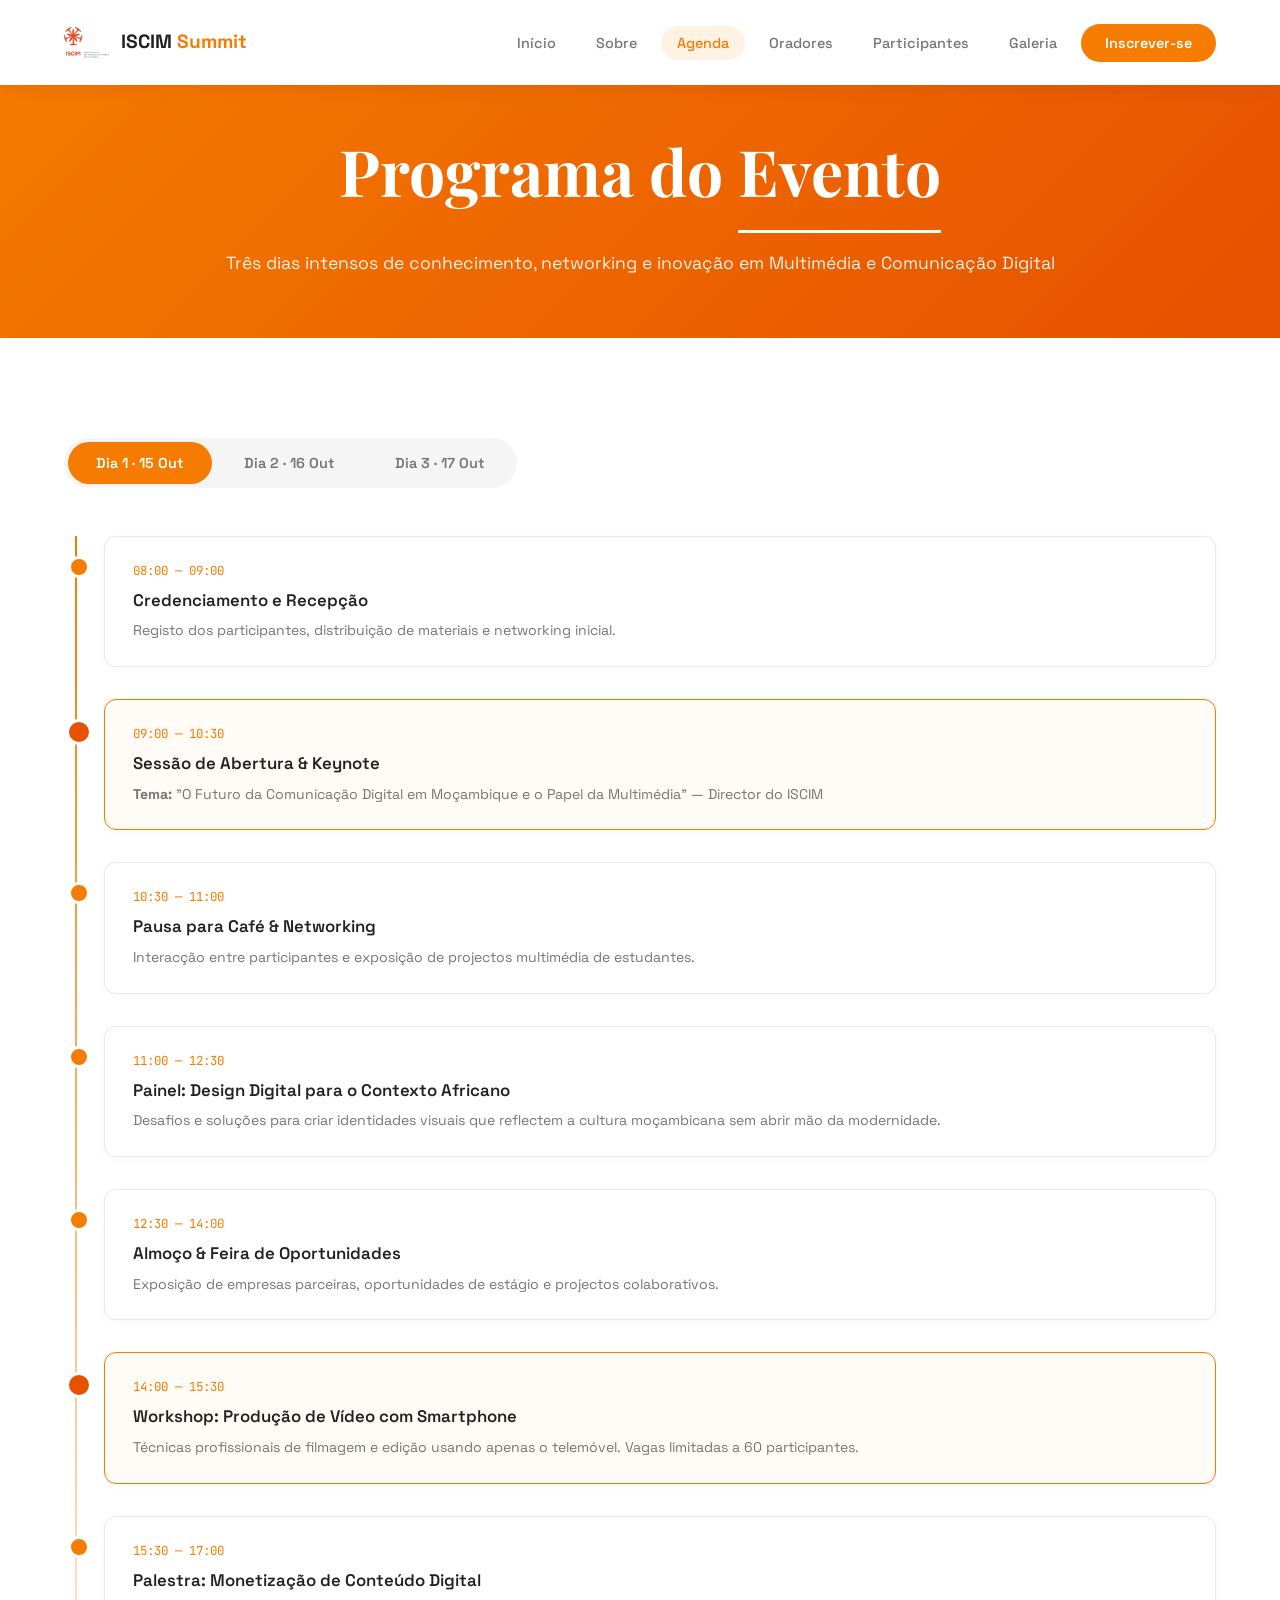
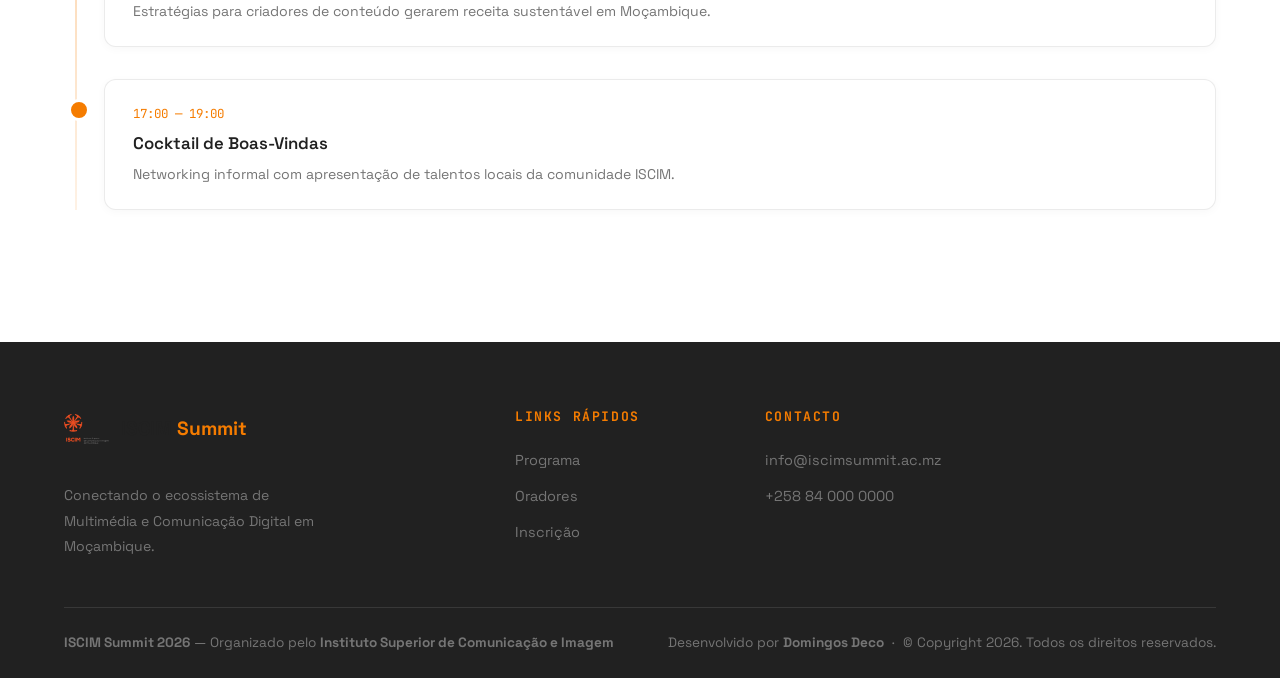
==== agenda.html @ 7bc10220 "Add files via upload Site completo do ISCIM Summit 2026" ====
<!DOCTYPE html>
<html lang="pt">
<head>
  <meta charset="UTF-8" />
  <meta name="viewport" content="width=device-width, initial-scale=1.0" />
  <title>Programa | ISCIM Summit 2026</title>
  <link rel="icon" href="data:image/svg+xml,<svg xmlns='http://www.w3.org/2000/svg' viewBox='0 0 100 100'><rect width='100' height='100' rx='16' fill='%23F57C00'/><text y='.9em' font-size='72' font-family='serif' font-weight='900' fill='white' x='10'>I</text></svg>">
  <link href="https://fonts.googleapis.com/css2?family=Space+Grotesk:wght@300;400;500;600;700&family=Playfair+Display:wght@700;900&family=JetBrains+Mono:wght@400;500&display=swap" rel="stylesheet">
  <link rel="stylesheet" href="https://cdnjs.cloudflare.com/ajax/libs/font-awesome/6.5.0/css/all.min.css">
  <link rel="stylesheet" href="css/style.css">
</head>
<body>

<nav class="navbar">
  <div class="container">
    <div class="nav-inner">
      <a href="index.html" class="nav-logo">
        <div class="logo-icon">
          <img src="img/iscim.png" alt="ISCIM Logo" style="width:100%; height:100%; object-fit:contain;">
        </div>
        <span class="logo-text">ISCIM <span>Summit</span></span>
      </a>
      <ul class="nav-links">
        <li><a href="index.html">Início</a></li>
        <li><a href="sobre.html">Sobre</a></li>
        <li><a href="agenda.html" class="active">Agenda</a></li>
        <li><a href="oradores.html">Oradores</a></li>
        <li><a href="participantes.html">Participantes</a></li>
        <li><a href="galeria.html">Galeria</a></li>
        <li><a href="contacto.html" class="nav-cta">Inscrever-se</a></li>
      </ul>
      <div class="hamburger" aria-label="Menu" role="button" tabindex="0">
        <span></span><span></span><span></span>
      </div>
    </div>
  </div>
</nav>

<section class="section page-header">
  <div class="container">
    <h1 class="page-title">Programa do <span>Evento</span></h1>
    <p class="page-desc">Três dias intensos de conhecimento, networking e inovação em Multimédia e Comunicação Digital</p>
  </div>
</section>

<section class="section agenda-page">
  <div class="container">
    <div class="agenda-tabs">
      <button class="tab-btn active" data-tab="dia1">Dia 1 · 15 Out</button>
      <button class="tab-btn" data-tab="dia2">Dia 2 · 16 Out</button>
      <button class="tab-btn" data-tab="dia3">Dia 3 · 17 Out</button>
    </div>

    <div id="dia1" class="tab-content active">
      <div class="timeline">
        <div class="timeline-item">
          <div class="timeline-dot"></div>
          <div class="timeline-card">
            <div class="timeline-time">08:00 — 09:00</div>
            <h4>Credenciamento e Recepção</h4>
            <p>Registo dos participantes, distribuição de materiais e networking inicial.</p>
          </div>
        </div>
        <div class="timeline-item">
          <div class="timeline-dot featured"></div>
          <div class="timeline-card featured">
            <div class="timeline-time">09:00 — 10:30</div>
            <h4>Sessão de Abertura & Keynote</h4>
            <p><strong>Tema:</strong> "O Futuro da Comunicação Digital em Moçambique e o Papel da Multimédia" — Director do ISCIM</p>
          </div>
        </div>
        <div class="timeline-item">
          <div class="timeline-dot"></div>
          <div class="timeline-card">
            <div class="timeline-time">10:30 — 11:00</div>
            <h4>Pausa para Café & Networking</h4>
            <p>Interacção entre participantes e exposição de projectos multimédia de estudantes.</p>
          </div>
        </div>
        <div class="timeline-item">
          <div class="timeline-dot"></div>
          <div class="timeline-card">
            <div class="timeline-time">11:00 — 12:30</div>
            <h4>Painel: Design Digital para o Contexto Africano</h4>
            <p>Desafios e soluções para criar identidades visuais que reflectem a cultura moçambicana sem abrir mão da modernidade.</p>
          </div>
        </div>
        <div class="timeline-item">
          <div class="timeline-dot"></div>
          <div class="timeline-card">
            <div class="timeline-time">12:30 — 14:00</div>
            <h4>Almoço & Feira de Oportunidades</h4>
            <p>Exposição de empresas parceiras, oportunidades de estágio e projectos colaborativos.</p>
          </div>
        </div>
        <div class="timeline-item">
          <div class="timeline-dot featured"></div>
          <div class="timeline-card featured">
            <div class="timeline-time">14:00 — 15:30</div>
            <h4>Workshop: Produção de Vídeo com Smartphone</h4>
            <p>Técnicas profissionais de filmagem e edição usando apenas o telemóvel. Vagas limitadas a 60 participantes.</p>
          </div>
        </div>
        <div class="timeline-item">
          <div class="timeline-dot"></div>
          <div class="timeline-card">
            <div class="timeline-time">15:30 — 17:00</div>
            <h4>Palestra: Monetização de Conteúdo Digital</h4>
            <p>Estratégias para criadores de conteúdo gerarem receita sustentável em Moçambique.</p>
          </div>
        </div>
        <div class="timeline-item">
          <div class="timeline-dot"></div>
          <div class="timeline-card">
            <div class="timeline-time">17:00 — 19:00</div>
            <h4>Cocktail de Boas-Vindas</h4>
            <p>Networking informal com apresentação de talentos locais da comunidade ISCIM.</p>
          </div>
        </div>
      </div>
    </div>

    <div id="dia2" class="tab-content">
      <div class="timeline">
        <div class="timeline-item">
          <div class="timeline-dot"></div>
          <div class="timeline-card">
            <div class="timeline-time">08:30 — 09:00</div>
            <h4>Abertura do Segundo Dia</h4>
            <p>Recapitulação do Dia 1 e apresentação da agenda do dia.</p>
          </div>
        </div>
        <div class="timeline-item">
          <div class="timeline-dot featured"></div>
          <div class="timeline-card featured">
            <div class="timeline-time">09:00 — 10:30</div>
            <h4>Keynote: Inteligência Artificial na Criação de Conteúdo</h4>
            <p>Como a IA está a transformar o trabalho de designers, jornalistas e produtores audiovisuais.</p>
          </div>
        </div>
        <div class="timeline-item">
          <div class="timeline-dot"></div>
          <div class="timeline-card">
            <div class="timeline-time">10:30 — 12:00</div>
            <h4>Workshop: UI/UX Design com Figma</h4>
            <p>Prototipagem rápida e testes de usabilidade aplicados a produtos digitais moçambicanos.</p>
          </div>
        </div>
        <div class="timeline-item">
          <div class="timeline-dot"></div>
          <div class="timeline-card">
            <div class="timeline-time">12:00 — 13:30</div>
            <h4>Almoço</h4>
            <p>Networking e visita à exposição de trabalhos de estudantes do ISCIM.</p>
          </div>
        </div>
        <div class="timeline-item">
          <div class="timeline-dot featured"></div>
          <div class="timeline-card featured">
            <div class="timeline-time">13:30 — 15:30</div>
            <h4>Mesa Redonda: Jornalismo Digital no Século XXI</h4>
            <p>Fact-checking, jornalismo de dados e combate à desinformação em Moçambique.</p>
          </div>
        </div>
        <div class="timeline-item">
          <div class="timeline-dot"></div>
          <div class="timeline-card">
            <div class="timeline-time">15:30 — 17:00</div>
            <h4>Palestra: Podcasting como Ferramenta de Comunicação</h4>
            <p>Casos de sucesso de podcasts moçambicanos e estratégias de crescimento de audiência.</p>
          </div>
        </div>
        <div class="timeline-item">
          <div class="timeline-dot"></div>
          <div class="timeline-card">
            <div class="timeline-time">17:00 — 18:00</div>
            <h4>Pitch Session: Projectos Criativos</h4>
            <p>Estudantes do ISCIM apresentam os seus projectos multimédia para painel de especialistas.</p>
          </div>
        </div>
      </div>
    </div>

    <div id="dia3" class="tab-content">
      <div class="timeline">
        <div class="timeline-item">
          <div class="timeline-dot"></div>
          <div class="timeline-card">
            <div class="timeline-time">08:30 — 10:00</div>
            <h4>Workshop: Edição de Áudio com Audacity</h4>
            <p>Técnicas de masterização, remoção de ruído e produção de podcasts profissionais.</p>
          </div>
        </div>
        <div class="timeline-item">
          <div class="timeline-dot featured"></div>
          <div class="timeline-card featured">
            <div class="timeline-time">10:00 — 12:00</div>
            <h4>Painel Internacional: Multimédia Africana no Mundo</h4>
            <p>Perspectivas de profissionais da SADC sobre a exportação de conteúdo multimédia africano.</p>
          </div>
        </div>
        <div class="timeline-item">
          <div class="timeline-dot"></div>
          <div class="timeline-card">
            <div class="timeline-time">12:00 — 13:30</div>
            <h4>Almoço Final & Sessão de Autógrafos</h4>
            <p>Sessão de autógrafos com os oradores e networking final.</p>
          </div>
        </div>
        <div class="timeline-item">
          <div class="timeline-dot"></div>
          <div class="timeline-card">
            <div class="timeline-time">13:30 — 15:00</div>
            <h4>Hackathon Criativo — Apresentação de Resultados</h4>
            <p>As equipas apresentam os projectos desenvolvidos ao longo dos 3 dias do Summit.</p>
          </div>
        </div>
        <div class="timeline-item">
          <div class="timeline-dot featured"></div>
          <div class="timeline-card featured">
            <div class="timeline-time">15:00 — 17:00</div>
            <h4>Cerimónia de Encerramento & Prémios ISCIM</h4>
            <p>Entrega dos Prémios de Excelência em Multimédia nas categorias: Melhor Produtor, Melhor Designer, Melhor Jornalista Digital e Melhor Projecto Académico.</p>
          </div>
        </div>
        <div class="timeline-item">
          <div class="timeline-dot"></div>
          <div class="timeline-card">
            <div class="timeline-time">17:00 — 19:00</div>
            <h4>Festa de Encerramento</h4>
            <p>Celebração com música ao vivo e exibição de produções audiovisuais dos participantes.</p>
          </div>
        </div>
      </div>
    </div>
  </div>
</section>

<footer>
  <div class="container">
    <div class="footer-grid">
      <div class="footer-brand">
        <a href="index.html" class="nav-logo" style="margin-bottom:16px;display:inline-flex;">
          <div class="logo-icon">
            <img src="img/iscim.png" alt="ISCIM Logo" style="width:100%; height:100%; object-fit:contain;">
          </div>
          <span class="logo-text" style="font-size:1.2rem;">ISCIM <span>Summit</span></span>
        </a>
        <p>Conectando o ecossistema de Multimédia e Comunicação Digital em Moçambique.</p>
      </div>
      <div class="footer-col">
        <h5>Links Rápidos</h5>
        <ul>
          <li><a href="agenda.html">Programa</a></li>
          <li><a href="oradores.html">Oradores</a></li>
          <li><a href="contacto.html">Inscrição</a></li>
        </ul>
      </div>
      <div class="footer-col">
        <h5>Contacto</h5>
        <ul>
          <li><a href="mailto:info@iscimsummit.ac.mz">info@iscimsummit.ac.mz</a></li>
          <li><a href="tel:+258840000000">+258 84 000 0000</a></li>
        </ul>
      </div>
    </div>
    <div class="footer-bottom">
      <p><strong>ISCIM Summit 2026</strong> — Organizado pelo <strong>Instituto Superior de Comunicação e Imagem</strong></p>
      <p>Desenvolvido por <strong>Domingos Deco</strong> &nbsp;·&nbsp; © Copyright 2026. Todos os direitos reservados.</p>
    </div>
  </div>
</footer>

</body>
</html>
---- css/style.css ----
:root {
  --laranja: #F57C00;
  --laranja-escuro: #E65100;
  --laranja-claro: #FF9800;
  --branco: #FFFFFF;
  --cinza-claro: #F5F5F5;
  --cinza: #9E9E9E;
  --cinza-escuro: #424242;
  --preto: #212121;
  --preto-suave: #2C2C2C;
  --texto-muted: #757575;
  --fonte-display: 'Playfair Display', serif;
  --fonte-body: 'Space Grotesk', sans-serif;
  --fonte-mono: 'JetBrains Mono', monospace;
  --radius: 4px;
  --transition: 0.3s cubic-bezier(0.4, 0, 0.2, 1);
}

*,
*::before,
*::after {
  box-sizing: border-box;
  margin: 0;
  padding: 0;
}

html {
  scroll-behavior: smooth;
  font-size: 16px;
}

body {
  font-family: var(--fonte-body);
  background: var(--branco);
  color: var(--preto);
  line-height: 1.6;
  overflow-x: hidden;
}

img {
  max-width: 100%;
  display: block;
}

a {
  text-decoration: none;
  color: inherit;
}

ul {
  list-style: none;
}

::-webkit-scrollbar {
  width: 6px;
}

::-webkit-scrollbar-track {
  background: var(--cinza-claro);
}

::-webkit-scrollbar-thumb {
  background: var(--laranja);
  border-radius: 3px;
}

.container {
  max-width: 1200px;
  margin: 0 auto;
  padding: 0 24px;
}

.section {
  padding: 100px 0;
}

.section-label {
  font-family: var(--fonte-mono);
  font-size: 0.75rem;
  color: var(--laranja);
  letter-spacing: 0.2em;
  text-transform: uppercase;
  margin-bottom: 16px;
  display: flex;
  align-items: center;
  gap: 12px;
}

.section-label::before {
  content: '';
  width: 40px;
  height: 2px;
  background: var(--laranja);
}

.section-title {
  font-family: var(--fonte-display);
  font-size: clamp(2rem, 5vw, 3.5rem);
  line-height: 1.2;
  color: var(--preto);
  margin-bottom: 24px;
}

.section-title span {
  color: var(--laranja);
}

.section-desc {
  color: var(--texto-muted);
  max-width: 600px;
  font-size: 1.05rem;
}

.page-header {
  padding: 120px 0 60px 0;
  text-align: center;
  background: linear-gradient(135deg, var(--laranja) 0%, var(--laranja-escuro) 100%);
  color: var(--branco);
}

.page-header .page-title {
  color: var(--branco);
}

.page-header .page-title span {
  color: var(--branco);
  border-bottom: 3px solid var(--branco);
  display: inline-block;
  padding-bottom: 8px;
}

.page-header .page-desc {
  color: rgba(255, 255, 255, 0.9);
}

.page-title {
  font-family: var(--fonte-display);
  font-size: clamp(2.2rem, 6vw, 4rem);
  margin-bottom: 16px;
}

.page-title span {
  color: var(--laranja);
}

.page-desc {
  color: var(--texto-muted);
  font-size: 1.1rem;
}

.btn {
  display: inline-flex;
  align-items: center;
  gap: 8px;
  padding: 14px 32px;
  border-radius: 30px;
  font-family: var(--fonte-body);
  font-weight: 600;
  font-size: 0.95rem;
  cursor: pointer;
  border: none;
  transition: var(--transition);
  letter-spacing: 0.03em;
}

.btn-primary {
  background: var(--laranja);
  color: var(--branco);
}

.btn-primary:hover {
  background: var(--laranja-escuro);
  transform: translateY(-2px);
  box-shadow: 0 8px 24px rgba(245, 124, 0, 0.35);
}

.btn-outline {
  background: transparent;
  color: var(--preto);
  border: 2px solid var(--laranja);
}

.btn-outline:hover {
  background: var(--laranja);
  border-color: var(--laranja);
  color: var(--branco);
}

.btn-full {
  width: 100%;
  justify-content: center;
}

.divider {
  width: 60px;
  height: 3px;
  background: var(--laranja);
  margin: 24px 0;
}

.tag {
  display: inline-block;
  padding: 4px 14px;
  background: rgba(245, 124, 0, 0.1);
  border: 1px solid rgba(245, 124, 0, 0.3);
  color: var(--laranja);
  border-radius: 20px;
  font-size: 0.78rem;
  font-family: var(--fonte-mono);
  letter-spacing: 0.08em;
}

.navbar {
  position: fixed;
  top: 0;
  left: 0;
  right: 0;
  z-index: 1000;
  padding: 20px 0;
  transition: var(--transition);
  background: var(--branco);
  box-shadow: 0 2px 20px rgba(0, 0, 0, 0.08);
}

.navbar.scrolled {
  padding: 14px 0;
  box-shadow: 0 4px 30px rgba(0, 0, 0, 0.1);
}

.nav-inner {
  display: flex;
  align-items: center;
  justify-content: space-between;
}

.nav-logo {
  display: flex;
  align-items: center;
  gap: 12px;
}

.logo-icon {
  width: 45px;
  height: 45px;
}

.logo-icon img {
  width: 100%;
  height: 100%;
  object-fit: contain;
}

.logo-text {
  font-size: 1.2rem;
  font-weight: 700;
  color: var(--preto);
}

.logo-text span {
  color: var(--laranja);
}

.nav-links {
  display: flex;
  align-items: center;
  gap: 8px;
}

.nav-links a {
  padding: 8px 16px;
  font-size: 0.9rem;
  font-weight: 500;
  color: var(--texto-muted);
  border-radius: 30px;
  transition: var(--transition);
}

.nav-links a:hover,
.nav-links a.active {
  color: var(--laranja);
  background: rgba(245, 124, 0, 0.1);
}

.nav-cta {
  padding: 10px 24px !important;
  background: var(--laranja);
  color: var(--branco) !important;
  border-radius: 30px !important;
  font-weight: 600 !important;
}

.nav-cta:hover {
  background: var(--laranja-escuro) !important;
  color: var(--branco) !important;
}

.hamburger {
  display: none;
  flex-direction: column;
  gap: 5px;
  cursor: pointer;
  padding: 4px;
}

.hamburger span {
  width: 24px;
  height: 2px;
  background: var(--preto);
  border-radius: 2px;
  transition: var(--transition);
}

.hero {
  min-height: 100vh;
  display: flex;
  align-items: center;
  position: relative;
  overflow: hidden;
  padding-top: 80px;
  background: linear-gradient(135deg, #FFF8F0 0%, var(--branco) 100%);
}

.hero-bg {
  position: absolute;
  inset: 0;
  background: radial-gradient(ellipse 60% 50% at 70% 50%, rgba(245, 124, 0, 0.08) 0%, transparent 70%),
              radial-gradient(ellipse 40% 60% at 20% 80%, rgba(245, 124, 0, 0.05) 0%, transparent 60%);
}

.hero-grid {
  position: absolute;
  inset: 0;
  background-image: linear-gradient(rgba(0, 0, 0, 0.02) 1px, transparent 1px),
                    linear-gradient(90deg, rgba(0, 0, 0, 0.02) 1px, transparent 1px);
  background-size: 60px 60px;
}

.hero-content {
  position: relative;
  z-index: 2;
  display: grid;
  grid-template-columns: 1fr 1fr;
  gap: 80px;
  align-items: center;
}

.hero-badge {
  display: inline-flex;
  align-items: center;
  gap: 10px;
  background: rgba(245, 124, 0, 0.1);
  border: 1px solid rgba(245, 124, 0, 0.25);
  border-radius: 30px;
  padding: 8px 18px;
  margin-bottom: 28px;
  font-size: 0.82rem;
  font-family: var(--fonte-mono);
  color: var(--laranja);
}

.badge-dot {
  width: 8px;
  height: 8px;
  background: var(--laranja);
  border-radius: 50%;
  animation: pulse 2s infinite;
}

@keyframes pulse {
  0%, 100% {
    opacity: 1;
    transform: scale(1);
  }
  50% {
    opacity: 0.5;
    transform: scale(0.8);
  }
}

.hero-title {
  font-family: var(--fonte-display);
  font-size: clamp(2.8rem, 7vw, 5.5rem);
  line-height: 1.1;
  font-weight: 900;
  margin-bottom: 24px;
  color: var(--preto);
}

.hero-title .accent {
  color: var(--laranja);
  display: block;
}

.hero-title .year {
  color: var(--laranja-escuro);
}

.hero-desc {
  font-size: 1.1rem;
  color: var(--texto-muted);
  margin-bottom: 40px;
  max-width: 480px;
}

.hero-actions {
  display: flex;
  gap: 16px;
  flex-wrap: wrap;
  margin-bottom: 52px;
}

.hero-stats {
  display: grid;
  grid-template-columns: repeat(3, 1fr);
  gap: 1px;
  background: rgba(0, 0, 0, 0.08);
  border-radius: 8px;
  overflow: hidden;
}

.stat {
  padding: 20px;
  background: var(--branco);
  text-align: center;
  box-shadow: 0 2px 10px rgba(0, 0, 0, 0.05);
}

.stat-num {
  font-family: var(--fonte-display);
  font-size: 2rem;
  font-weight: 700;
  color: var(--laranja);
  display: block;
}

.stat-label {
  font-size: 0.78rem;
  color: var(--texto-muted);
  font-family: var(--fonte-mono);
  letter-spacing: 0.05em;
}

.hero-visual {
  display: flex;
  justify-content: center;
  align-items: center;
}

.hero-card-mock {
  width: 100%;
  max-width: 400px;
  background: var(--branco);
  border-radius: 16px;
  overflow: hidden;
  position: relative;
  box-shadow: 0 20px 40px rgba(0, 0, 0, 0.1);
}

.card-mock-header {
  background: linear-gradient(135deg, var(--laranja), var(--laranja-escuro));
  padding: 32px;
  position: relative;
  overflow: hidden;
}

.card-mock-header::before {
  content: 'ISCIM';
  position: absolute;
  right: -20px;
  top: -20px;
  font-family: var(--fonte-display);
  font-size: 6rem;
  font-weight: 900;
  color: rgba(255, 255, 255, 0.08);
  line-height: 1;
}

.card-mock-header h3 {
  font-family: var(--fonte-display);
  font-size: 1.5rem;
  color: var(--branco);
  position: relative;
}

.card-mock-header p {
  color: rgba(255, 255, 255, 0.85);
  font-size: 0.9rem;
  margin-top: 6px;
  position: relative;
}

.card-mock-body {
  padding: 28px;
}

.mock-detail {
  display: flex;
  align-items: center;
  gap: 14px;
  padding: 12px 0;
  border-bottom: 1px solid rgba(0, 0, 0, 0.08);
  font-size: 0.9rem;
}

.mock-detail:last-child {
  border-bottom: none;
}

.mock-icon {
  width: 36px;
  height: 36px;
  background: rgba(245, 124, 0, 0.1);
  border-radius: 8px;
  display: flex;
  align-items: center;
  justify-content: center;
  color: var(--laranja);
  font-size: 1rem;
  flex-shrink: 0;
}

.mock-detail span {
  color: var(--texto-muted);
  font-size: 0.78rem;
}

.mock-detail strong {
  display: block;
  font-weight: 600;
  color: var(--preto);
}

.partners-showcase {
  padding: 60px 0;
  background: var(--cinza-claro);
}

.about-grid {
  display: grid;
  grid-template-columns: 1fr 1fr;
  gap: 80px;
  align-items: center;
}

.about-image-wrap {
  position: relative;
}

.about-img-box {
  background: linear-gradient(135deg, var(--laranja) 0%, var(--laranja-escuro) 100%);
  border-radius: 12px;
  padding: 60px 40px;
  text-align: center;
  position: relative;
  overflow: hidden;
}

.about-img-box::before {
  content: '';
  position: absolute;
  inset: 0;
  background: url("data:image/svg+xml,%3Csvg width='60' height='60' viewBox='0 0 60 60' xmlns='http://www.w3.org/2000/svg'%3E%3Cg fill='none' fill-rule='evenodd'%3E%3Cg fill='%23ffffff' fill-opacity='0.08'%3E%3Cpath d='M36 34v-4h-2v4h-4v2h4v4h2v-4h4v-2h-4zm0-30V0h-2v4h-4v2h4v4h2V6h4V4h-4zM6 34v-4H4v4H0v2h4v4h2v-4h4v-2H6zM6 4V0H4v4H0v2h4v4h2V6h4V4H6z'/%3E%3C/g%3E%3C/g%3E%3C/svg%3E");
}

.about-img-text {
  font-family: var(--fonte-display);
  font-size: 5rem;
  font-weight: 900;
  color: rgba(255, 255, 255, 0.15);
  position: relative;
  line-height: 1;
}

.about-img-main {
  font-family: var(--fonte-display);
  font-size: 1.8rem;
  font-weight: 700;
  color: var(--branco);
  position: relative;
  margin-top: -20px;
}

.about-img-sub {
  color: rgba(255, 255, 255, 0.8);
  font-size: 0.9rem;
  position: relative;
  margin-top: 8px;
}

.about-badge-float {
  position: absolute;
  bottom: -20px;
  right: -20px;
  background: var(--branco);
  color: var(--laranja);
  border-radius: 8px;
  padding: 16px 20px;
  font-weight: 700;
  font-family: var(--fonte-display);
  box-shadow: 0 8px 32px rgba(0, 0, 0, 0.15);
}

.about-badge-float .num {
  font-size: 2rem;
  display: block;
  line-height: 1;
}

.about-badge-float .text {
  font-size: 0.75rem;
}

.about-text h2 {
  font-family: var(--fonte-display);
  font-size: 2.5rem;
  margin-bottom: 20px;
  color: var(--preto);
}

.about-text h2 span {
  color: var(--laranja);
}

.about-text p {
  color: var(--texto-muted);
  margin-bottom: 20px;
  line-height: 1.8;
}

.about-pillars {
  display: grid;
  grid-template-columns: 1fr 1fr;
  gap: 16px;
  margin-top: 36px;
}

.pillar {
  padding: 20px;
  background: var(--cinza-claro);
  border-radius: 8px;
  border-left: 3px solid var(--laranja);
}

.pillar-icon {
  font-size: 1.5rem;
  margin-bottom: 8px;
}

.pillar h4 {
  font-size: 0.95rem;
  font-weight: 600;
  margin-bottom: 4px;
  color: var(--preto);
}

.pillar p {
  font-size: 0.82rem;
  color: var(--texto-muted);
}

.mission {
  background: var(--cinza-claro);
}

.mission-grid,
.organizers-grid {
  display: grid;
  grid-template-columns: repeat(auto-fit, minmax(280px, 1fr));
  gap: 32px;
  margin-top: 48px;
}

.mission-card {
  background: var(--branco);
  padding: 40px 28px;
  border-radius: 12px;
  text-align: center;
  box-shadow: 0 5px 20px rgba(0, 0, 0, 0.05);
  transition: var(--transition);
}

.mission-card:hover {
  transform: translateY(-4px);
  box-shadow: 0 15px 35px rgba(245, 124, 0, 0.1);
}

.mission-icon {
  font-size: 2.5rem;
  color: var(--laranja);
  margin-bottom: 20px;
}

.mission-card h3 {
  font-size: 1.4rem;
  margin-bottom: 16px;
  color: var(--preto);
}

.mission-card p {
  color: var(--texto-muted);
  line-height: 1.7;
}

.agenda-tabs {
  display: flex;
  gap: 4px;
  background: var(--cinza-claro);
  padding: 4px;
  border-radius: 50px;
  margin-bottom: 48px;
  width: fit-content;
}

.tab-btn {
  padding: 12px 28px;
  border: none;
  background: transparent;
  color: var(--texto-muted);
  font-family: var(--fonte-body);
  font-size: 0.9rem;
  font-weight: 600;
  cursor: pointer;
  border-radius: 40px;
  transition: var(--transition);
}

.tab-btn.active {
  background: var(--laranja);
  color: var(--branco);
}

.tab-content {
  display: none;
}

.tab-content.active {
  display: block;
}

.timeline {
  position: relative;
  padding-left: 40px;
}

.timeline::before {
  content: '';
  position: absolute;
  left: 11px;
  top: 0;
  bottom: 0;
  width: 2px;
  background: linear-gradient(to bottom, var(--laranja), rgba(245, 124, 0, 0.1));
}

.timeline-item {
  position: relative;
  margin-bottom: 32px;
}

.timeline-dot {
  position: absolute;
  left: -36px;
  top: 20px;
  width: 22px;
  height: 22px;
  background: var(--laranja);
  border-radius: 50%;
  border: 3px solid var(--branco);
  z-index: 1;
}

.timeline-dot.featured {
  background: var(--laranja-escuro);
  width: 26px;
  height: 26px;
  left: -38px;
}

.timeline-card {
  padding: 24px 28px;
  border: 1px solid rgba(0, 0, 0, 0.08);
  border-radius: 12px;
  background: var(--branco);
  transition: var(--transition);
  box-shadow: 0 2px 10px rgba(0, 0, 0, 0.03);
}

.timeline-card:hover {
  border-color: var(--laranja);
  box-shadow: 0 5px 20px rgba(245, 124, 0, 0.1);
}

.timeline-time {
  font-family: var(--fonte-mono);
  font-size: 0.78rem;
  color: var(--laranja);
  margin-bottom: 6px;
}

.timeline-card h4 {
  font-size: 1.05rem;
  font-weight: 600;
  margin-bottom: 6px;
  color: var(--preto);
}

.timeline-card p {
  font-size: 0.88rem;
  color: var(--texto-muted);
}

.timeline-card.featured {
  border-color: var(--laranja);
  background: rgba(245, 124, 0, 0.03);
}

.speakers-grid {
  display: grid;
  grid-template-columns: repeat(auto-fill, minmax(280px, 1fr));
  gap: 32px;
}

.speaker-card {
  overflow: hidden;
  border-radius: 12px;
  background: var(--branco);
  box-shadow: 0 5px 20px rgba(0, 0, 0, 0.05);
  transition: var(--transition);
  border: 1px solid rgba(0, 0, 0, 0.05);
}

.speaker-card:hover {
  transform: translateY(-6px);
  box-shadow: 0 15px 35px rgba(245, 124, 0, 0.1);
  border-color: var(--laranja);
}

.speaker-img {
  width: 100%;
  padding-top: 100%;
  position: relative;
  overflow: hidden;
  background: linear-gradient(135deg, var(--laranja) 0%, var(--laranja-escuro) 100%);
}

.speaker-avatar {
  position: absolute;
  inset: 0;
  display: flex;
  align-items: center;
  justify-content: center;
  font-family: var(--fonte-display);
  font-size: 4rem;
  font-weight: 700;
  color: var(--branco);
  opacity: 0.3;
}

.speaker-initials {
  position: absolute;
  inset: 0;
  display: flex;
  align-items: center;
  justify-content: center;
}

.speaker-initials span {
  width: 90px;
  height: 90px;
  background: var(--branco);
  border-radius: 50%;
  display: flex;
  align-items: center;
  justify-content: center;
  font-family: var(--fonte-display);
  font-size: 2rem;
  font-weight: 700;
  color: var(--laranja);
  box-shadow: 0 5px 15px rgba(0, 0, 0, 0.1);
}

.speaker-body {
  padding: 24px;
}

.speaker-name {
  font-weight: 700;
  font-size: 1.1rem;
  margin-bottom: 4px;
  color: var(--preto);
}

.speaker-role {
  font-size: 0.82rem;
  color: var(--laranja);
  font-family: var(--fonte-mono);
  margin-bottom: 12px;
}

.speaker-bio {
  font-size: 0.85rem;
  color: var(--texto-muted);
  line-height: 1.7;
  margin-bottom: 16px;
}

.speaker-socials {
  display: flex;
  gap: 10px;
}

.social-icon {
  width: 32px;
  height: 32px;
  background: rgba(0, 0, 0, 0.05);
  border-radius: 8px;
  display: flex;
  align-items: center;
  justify-content: center;
  font-size: 0.85rem;
  transition: var(--transition);
  color: var(--texto-muted);
}

.social-icon:hover {
  background: var(--laranja);
  color: var(--branco);
}

.organizers-title {
  font-family: var(--fonte-display);
  font-size: 2rem;
  text-align: center;
  margin: 48px 0 32px;
  color: var(--preto);
}

.organizer-card {
  background: var(--branco);
  padding: 24px;
  text-align: center;
  border-radius: 12px;
  box-shadow: 0 5px 15px rgba(0, 0, 0, 0.05);
  transition: var(--transition);
}

.organizer-card:hover {
  transform: translateY(-4px);
  box-shadow: 0 10px 25px rgba(245, 124, 0, 0.1);
}

.org-avatar {
  width: 80px;
  height: 80px;
  background: var(--laranja);
  border-radius: 50%;
  display: flex;
  align-items: center;
  justify-content: center;
  font-weight: 700;
  font-size: 1.5rem;
  margin: 0 auto 16px;
  color: var(--branco);
}

.org-name {
  font-weight: 600;
  font-size: 1rem;
  margin-bottom: 4px;
  color: var(--preto);
}

.org-role {
  font-size: 0.78rem;
  color: var(--laranja);
}

.participants-stats-grid {
  display: grid;
  grid-template-columns: repeat(auto-fit, minmax(200px, 1fr));
  gap: 24px;
  margin-bottom: 60px;
}

.stat-card {
  background: var(--cinza-claro);
  padding: 32px;
  text-align: center;
  border-radius: 12px;
}

.stat-number {
  font-family: var(--fonte-display);
  font-size: 2.5rem;
  font-weight: 700;
  color: var(--laranja);
  display: block;
  margin-bottom: 8px;
}

.stat-label {
  font-size: 0.85rem;
  color: var(--texto-muted);
}

.participants-list-full {
  display: flex;
  flex-direction: column;
  gap: 12px;
  margin-bottom: 60px;
}

.participant-item {
  display: flex;
  align-items: center;
  gap: 16px;
  padding: 18px 22px;
  background: var(--cinza-claro);
  border-radius: 12px;
  transition: var(--transition);
}

.participant-item:hover {
  background: var(--branco);
  box-shadow: 0 5px 20px rgba(245, 124, 0, 0.1);
}

.p-avatar {
  width: 48px;
  height: 48px;
  border-radius: 50%;
  background: linear-gradient(135deg, var(--laranja), var(--laranja-escuro));
  display: flex;
  align-items: center;
  justify-content: center;
  font-weight: 700;
  font-size: 1rem;
  flex-shrink: 0;
  color: var(--branco);
}

.p-info {
  flex: 1;
}

.p-name {
  font-weight: 600;
  font-size: 1rem;
  margin-bottom: 4px;
  color: var(--preto);
}

.p-org {
  font-size: 0.85rem;
  color: var(--texto-muted);
}

.p-province {
  font-family: var(--fonte-mono);
  font-size: 0.75rem;
  padding: 4px 12px;
  background: rgba(245, 124, 0, 0.1);
  border: 1px solid rgba(245, 124, 0, 0.2);
  color: var(--laranja);
  border-radius: 20px;
}

.provinces-section {
  background: var(--cinza-claro);
  padding: 32px;
  border-radius: 12px;
}

.provinces-section h3 {
  font-size: 1.3rem;
  margin-bottom: 20px;
  color: var(--preto);
}

.provinces-tags {
  display: flex;
  flex-wrap: wrap;
  gap: 10px;
}

.province-tag {
  font-size: 0.8rem;
  padding: 6px 14px;
  background: var(--branco);
  border: 1px solid rgba(0, 0, 0, 0.08);
  border-radius: 20px;
  color: var(--texto-muted);
}

.gallery-filter {
  display: flex;
  gap: 10px;
  flex-wrap: wrap;
  margin-bottom: 40px;
  justify-content: center;
}

.filter-btn {
  padding: 8px 24px;
  border: 1px solid rgba(0, 0, 0, 0.1);
  background: transparent;
  color: var(--texto-muted);
  border-radius: 30px;
  cursor: pointer;
  font-family: var(--fonte-body);
  font-size: 0.85rem;
  transition: var(--transition);
}

.filter-btn.active,
.filter-btn:hover {
  background: var(--laranja);
  border-color: var(--laranja);
  color: var(--branco);
}

.gallery-grid {
  display: grid;
  grid-template-columns: repeat(4, 1fr);
  grid-auto-rows: 220px;
  gap: 20px;
}

.gallery-item {
  border-radius: 12px;
  overflow: hidden;
  position: relative;
  cursor: pointer;
  box-shadow: 0 5px 15px rgba(0, 0, 0, 0.1);
}

.gallery-item.wide {
  grid-column: span 2;
}

.gallery-item.tall {
  grid-row: span 2;
}

.gallery-thumb {
  width: 100%;
  height: 100%;
  background-size: cover;
  background-position: center;
  background-repeat: no-repeat;
  position: relative;
  transition: var(--transition);
}

.gallery-item:hover .gallery-thumb {
  transform: scale(1.05);
}

.gallery-overlay {
  position: absolute;
  inset: 0;
  background: linear-gradient(to top, rgba(245, 124, 0, 0.9), transparent);
  opacity: 0;
  transition: var(--transition);
  display: flex;
  align-items: flex-end;
  padding: 20px;
}

.gallery-item:hover .gallery-overlay {
  opacity: 1;
}

.gallery-overlay span {
  font-size: 0.85rem;
  font-weight: 500;
  color: var(--branco);
}

.contact-grid {
  display: grid;
  grid-template-columns: 1fr 1.2fr;
  gap: 60px;
  align-items: start;
}

.contact-info h3 {
  font-family: var(--fonte-display);
  font-size: 1.8rem;
  margin-bottom: 16px;
  color: var(--preto);
}

.contact-info p {
  color: var(--texto-muted);
  margin-bottom: 36px;
}

.contact-details {
  display: flex;
  flex-direction: column;
  gap: 20px;
  margin-bottom: 36px;
}

.contact-item {
  display: flex;
  align-items: flex-start;
  gap: 16px;
}

.c-icon {
  width: 44px;
  height: 44px;
  background: rgba(245, 124, 0, 0.1);
  border: 1px solid rgba(245, 124, 0, 0.2);
  border-radius: 8px;
  display: flex;
  align-items: center;
  justify-content: center;
  color: var(--laranja);
  font-size: 1.1rem;
  flex-shrink: 0;
}

.c-label {
  font-size: 0.78rem;
  color: var(--texto-muted);
  font-family: var(--fonte-mono);
  margin-bottom: 4px;
}

.c-value {
  font-weight: 500;
  font-size: 0.95rem;
  color: var(--preto);
}

.c-value a {
  color: var(--laranja);
}

.social-links {
  display: flex;
  gap: 12px;
  flex-wrap: wrap;
}

.social-link {
  display: flex;
  align-items: center;
  gap: 10px;
  padding: 10px 20px;
  background: var(--cinza-claro);
  border: 1px solid rgba(0, 0, 0, 0.08);
  border-radius: 40px;
  font-size: 0.85rem;
  transition: var(--transition);
  color: var(--preto);
}

.social-link:hover {
  border-color: var(--laranja);
  color: var(--laranja);
  background: rgba(245, 124, 0, 0.05);
}

.contact-form {
  background: var(--cinza-claro);
  border-radius: 16px;
  padding: 40px;
}

.contact-form h4 {
  font-family: var(--fonte-display);
  font-size: 1.4rem;
  margin-bottom: 8px;
  color: var(--preto);
}

.contact-form p {
  font-size: 0.85rem;
  color: var(--texto-muted);
  margin-bottom: 28px;
}

.form-group {
  margin-bottom: 20px;
}

.form-group label {
  display: block;
  font-size: 0.82rem;
  color: var(--texto-muted);
  margin-bottom: 8px;
  font-family: var(--fonte-mono);
  letter-spacing: 0.05em;
}

.form-group input,
.form-group select,
.form-group textarea {
  width: 100%;
  padding: 14px 16px;
  background: var(--branco);
  border: 1px solid rgba(0, 0, 0, 0.1);
  border-radius: 8px;
  color: var(--preto);
  font-family: var(--fonte-body);
  font-size: 0.95rem;
  transition: var(--transition);
  outline: none;
}

.form-group input:focus,
.form-group select:focus,
.form-group textarea:focus {
  border-color: var(--laranja);
  box-shadow: 0 0 0 3px rgba(245, 124, 0, 0.1);
}

.form-group textarea {
  resize: vertical;
  min-height: 120px;
}

.form-row {
  display: grid;
  grid-template-columns: 1fr 1fr;
  gap: 16px;
}

.form-note {
  margin-top: 20px;
  padding: 12px;
  background: rgba(245, 124, 0, 0.08);
  border-radius: 8px;
  font-size: 0.8rem;
  color: var(--texto-muted);
  text-align: center;
}

.form-note i {
  color: var(--laranja);
  margin-right: 8px;
}

.partners-section {
  padding: 64px 0;
  background: var(--cinza-claro);
  border-top: 1px solid rgba(0, 0, 0, 0.05);
}

.partners-section h3 {
  text-align: center;
  font-family: var(--fonte-mono);
  font-size: 0.75rem;
  color: var(--laranja);
  letter-spacing: 0.15em;
  margin-bottom: 36px;
}

.partners-grid {
  display: flex;
  align-items: center;
  justify-content: center;
  flex-wrap: wrap;
  gap: 30px;
}

.partner-logo {
  padding: 16px 32px;
  background: var(--branco);
  border-radius: 8px;
  font-weight: 700;
  font-size: 1rem;
  color: var(--texto-muted);
  box-shadow: 0 2px 10px rgba(0, 0, 0, 0.05);
}

footer {
  background: var(--preto);
  color: var(--cinza-claro);
  padding-top: 64px;
}

.footer-grid {
  display: grid;
  grid-template-columns: 2fr 1fr 1fr 1fr;
  gap: 48px;
  margin-bottom: 48px;
}

.footer-brand p {
  color: var(--texto-muted);
  font-size: 0.88rem;
  margin-top: 16px;
  line-height: 1.8;
  max-width: 280px;
}

.footer-col h5 {
  font-size: 0.82rem;
  font-family: var(--fonte-mono);
  letter-spacing: 0.12em;
  color: var(--laranja);
  text-transform: uppercase;
  margin-bottom: 20px;
}

.footer-col ul li {
  margin-bottom: 10px;
}

.footer-col ul li a {
  font-size: 0.9rem;
  color: var(--texto-muted);
  transition: var(--transition);
}

.footer-col ul li a:hover {
  color: var(--laranja);
}

.footer-col ul li i {
  color: var(--laranja);
  margin-right: 8px;
  width: 20px;
}

.social-links-footer {
  display: flex;
  gap: 10px;
  margin-top: 20px;
}

.footer-bottom {
  border-top: 1px solid rgba(255, 255, 255, 0.1);
  padding: 24px 0;
  display: flex;
  align-items: center;
  justify-content: space-between;
  flex-wrap: wrap;
  gap: 12px;
}

.footer-bottom p {
  font-size: 0.85rem;
  color: var(--texto-muted);
}

.footer-bottom a {
  color: var(--laranja);
}

@media (max-width: 1024px) {
  .hero-content {
    grid-template-columns: 1fr;
    gap: 48px;
  }
  .hero-visual {
    display: none;
  }
  .about-grid {
    grid-template-columns: 1fr;
    gap: 48px;
  }
  .contact-grid {
    grid-template-columns: 1fr;
  }
  .footer-grid {
    grid-template-columns: 1fr 1fr;
  }
  .gallery-grid {
    grid-template-columns: repeat(2, 1fr);
  }
  .gallery-item.wide {
    grid-column: span 1;
  }
}

@media (max-width: 768px) {
  .section {
    padding: 64px 0;
  }
  .nav-links {
    display: none;
  }
  .hamburger {
    display: flex;
  }
  .nav-links.open {
    display: flex;
    flex-direction: column;
    position: absolute;
    top: 70px;
    left: 0;
    right: 0;
    background: var(--branco);
    padding: 20px 24px;
    box-shadow: 0 10px 30px rgba(0, 0, 0, 0.1);
    gap: 4px;
  }
  .hero-stats {
    grid-template-columns: 1fr 1fr;
  }
  .about-pillars {
    grid-template-columns: 1fr;
  }
  .footer-grid {
    grid-template-columns: 1fr;
  }
  .gallery-grid {
    grid-template-columns: repeat(2, 1fr);
  }
  .form-row {
    grid-template-columns: 1fr;
  }
  .footer-bottom {
    flex-direction: column;
    text-align: center;
  }
}
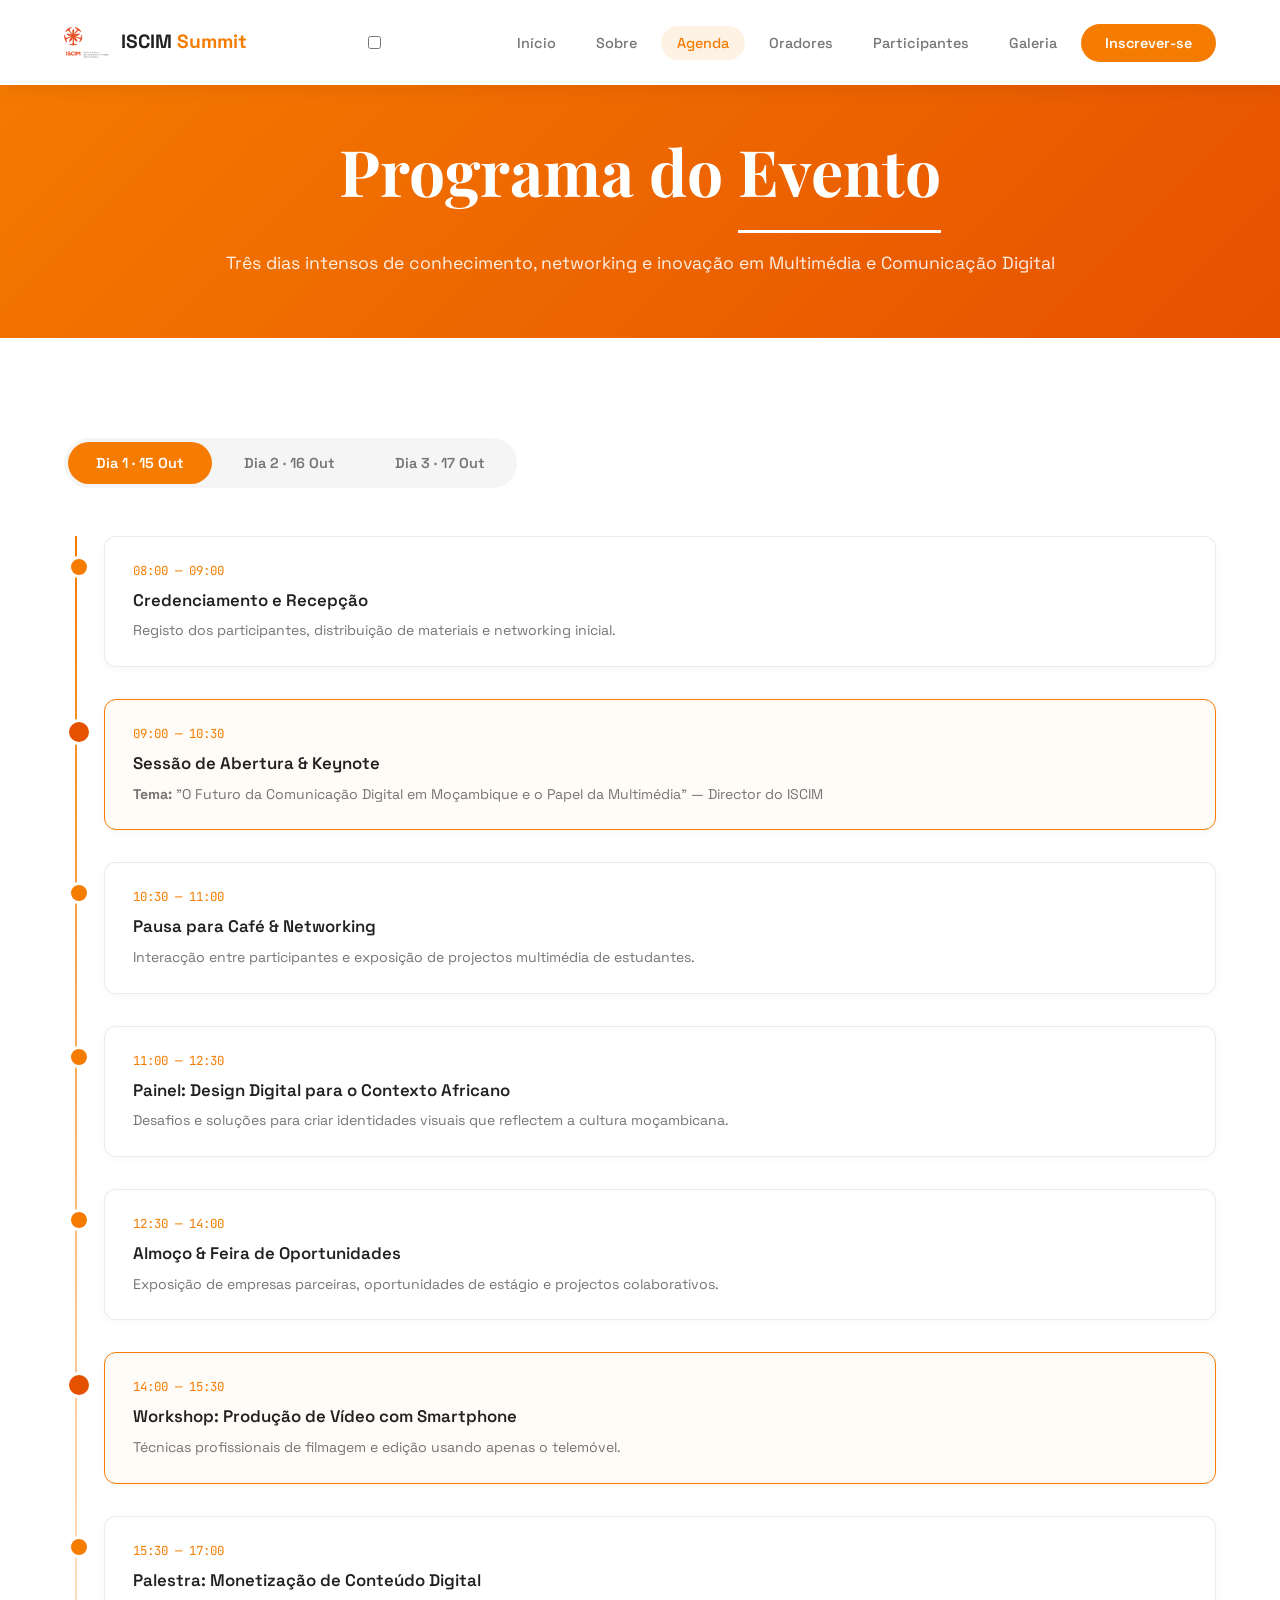
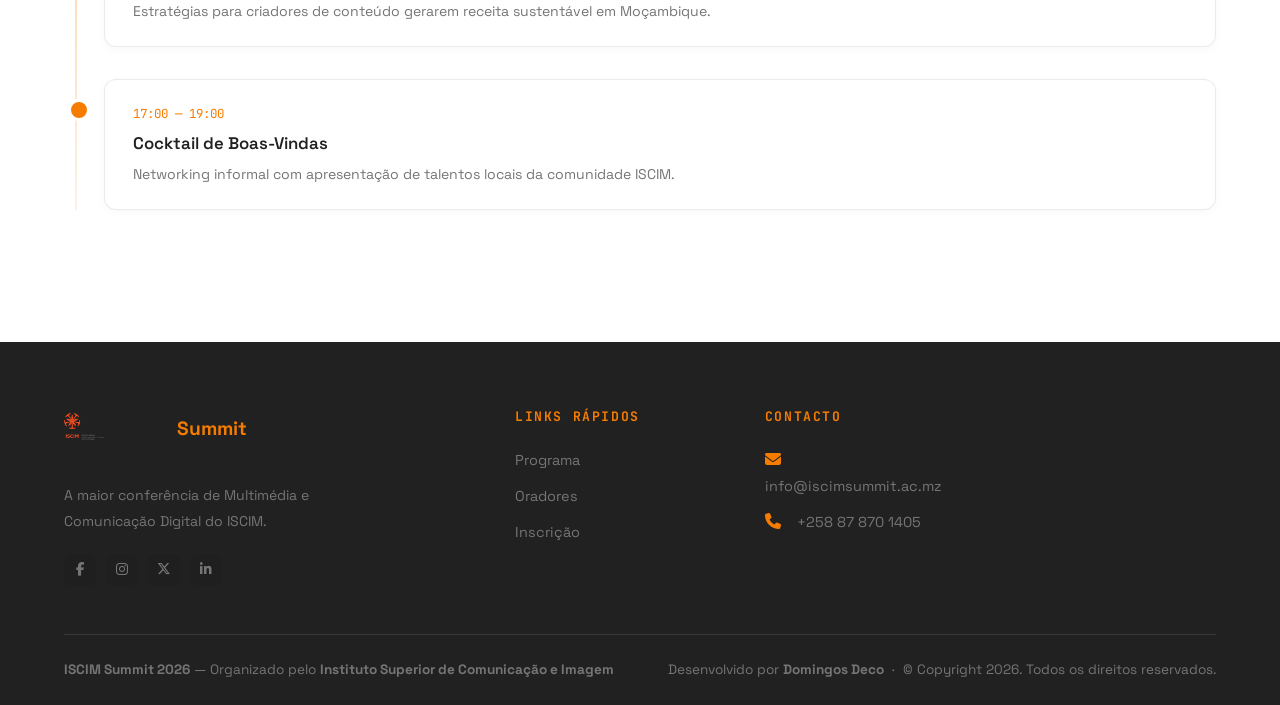
==== commit 0cad108c: "Refactor agenda.html structure and content" ====
--- a/agenda.html
+++ b/agenda.html
@@ -2,7 +2,7 @@
 <html lang="pt">
 <head>
   <meta charset="UTF-8" />
-  <meta name="viewport" content="width=device-width, initial-scale=1.0" />
+  <meta name="viewport" content="width=device-width, initial-scale=1.0, user-scalable=yes" />
   <title>Programa | ISCIM Summit 2026</title>
   <link rel="icon" href="data:image/svg+xml,<svg xmlns='http://www.w3.org/2000/svg' viewBox='0 0 100 100'><rect width='100' height='100' rx='16' fill='%23F57C00'/><text y='.9em' font-size='72' font-family='serif' font-weight='900' fill='white' x='10'>I</text></svg>">
   <link href="https://fonts.googleapis.com/css2?family=Space+Grotesk:wght@300;400;500;600;700&family=Playfair+Display:wght@700;900&family=JetBrains+Mono:wght@400;500&display=swap" rel="stylesheet">
@@ -16,10 +16,19 @@
     <div class="nav-inner">
       <a href="index.html" class="nav-logo">
         <div class="logo-icon">
-          <img src="img/iscim.png" alt="ISCIM Logo" style="width:100%; height:100%; object-fit:contain;">
+          <img src="img/iscim.png" alt="ISCIM Logo">
         </div>
         <span class="logo-text">ISCIM <span>Summit</span></span>
       </a>
+      
+      <input type="checkbox" id="menu-toggle">
+      
+      <label for="menu-toggle" class="hamburger">
+        <span></span>
+        <span></span>
+        <span></span>
+      </label>
+      
       <ul class="nav-links">
         <li><a href="index.html">Início</a></li>
         <li><a href="sobre.html">Sobre</a></li>
@@ -29,212 +38,211 @@
         <li><a href="galeria.html">Galeria</a></li>
         <li><a href="contacto.html" class="nav-cta">Inscrever-se</a></li>
       </ul>
-      <div class="hamburger" aria-label="Menu" role="button" tabindex="0">
-        <span></span><span></span><span></span>
-      </div>
     </div>
   </div>
 </nav>
 
-<section class="section page-header">
-  <div class="container">
-    <h1 class="page-title">Programa do <span>Evento</span></h1>
-    <p class="page-desc">Três dias intensos de conhecimento, networking e inovação em Multimédia e Comunicação Digital</p>
-  </div>
-</section>
-
-<section class="section agenda-page">
-  <div class="container">
-    <div class="agenda-tabs">
-      <button class="tab-btn active" data-tab="dia1">Dia 1 · 15 Out</button>
-      <button class="tab-btn" data-tab="dia2">Dia 2 · 16 Out</button>
-      <button class="tab-btn" data-tab="dia3">Dia 3 · 17 Out</button>
-    </div>
-
-    <div id="dia1" class="tab-content active">
-      <div class="timeline">
-        <div class="timeline-item">
-          <div class="timeline-dot"></div>
-          <div class="timeline-card">
-            <div class="timeline-time">08:00 — 09:00</div>
-            <h4>Credenciamento e Recepção</h4>
-            <p>Registo dos participantes, distribuição de materiais e networking inicial.</p>
-          </div>
-        </div>
-        <div class="timeline-item">
-          <div class="timeline-dot featured"></div>
-          <div class="timeline-card featured">
-            <div class="timeline-time">09:00 — 10:30</div>
-            <h4>Sessão de Abertura & Keynote</h4>
-            <p><strong>Tema:</strong> "O Futuro da Comunicação Digital em Moçambique e o Papel da Multimédia" — Director do ISCIM</p>
-          </div>
-        </div>
-        <div class="timeline-item">
-          <div class="timeline-dot"></div>
-          <div class="timeline-card">
-            <div class="timeline-time">10:30 — 11:00</div>
-            <h4>Pausa para Café & Networking</h4>
-            <p>Interacção entre participantes e exposição de projectos multimédia de estudantes.</p>
-          </div>
-        </div>
-        <div class="timeline-item">
-          <div class="timeline-dot"></div>
-          <div class="timeline-card">
-            <div class="timeline-time">11:00 — 12:30</div>
-            <h4>Painel: Design Digital para o Contexto Africano</h4>
-            <p>Desafios e soluções para criar identidades visuais que reflectem a cultura moçambicana sem abrir mão da modernidade.</p>
-          </div>
-        </div>
-        <div class="timeline-item">
-          <div class="timeline-dot"></div>
-          <div class="timeline-card">
-            <div class="timeline-time">12:30 — 14:00</div>
-            <h4>Almoço & Feira de Oportunidades</h4>
-            <p>Exposição de empresas parceiras, oportunidades de estágio e projectos colaborativos.</p>
-          </div>
-        </div>
-        <div class="timeline-item">
-          <div class="timeline-dot featured"></div>
-          <div class="timeline-card featured">
-            <div class="timeline-time">14:00 — 15:30</div>
-            <h4>Workshop: Produção de Vídeo com Smartphone</h4>
-            <p>Técnicas profissionais de filmagem e edição usando apenas o telemóvel. Vagas limitadas a 60 participantes.</p>
-          </div>
-        </div>
-        <div class="timeline-item">
-          <div class="timeline-dot"></div>
-          <div class="timeline-card">
-            <div class="timeline-time">15:30 — 17:00</div>
-            <h4>Palestra: Monetização de Conteúdo Digital</h4>
-            <p>Estratégias para criadores de conteúdo gerarem receita sustentável em Moçambique.</p>
-          </div>
-        </div>
-        <div class="timeline-item">
-          <div class="timeline-dot"></div>
-          <div class="timeline-card">
-            <div class="timeline-time">17:00 — 19:00</div>
-            <h4>Cocktail de Boas-Vindas</h4>
-            <p>Networking informal com apresentação de talentos locais da comunidade ISCIM.</p>
-          </div>
-        </div>
-      </div>
-    </div>
-
-    <div id="dia2" class="tab-content">
-      <div class="timeline">
-        <div class="timeline-item">
-          <div class="timeline-dot"></div>
-          <div class="timeline-card">
-            <div class="timeline-time">08:30 — 09:00</div>
-            <h4>Abertura do Segundo Dia</h4>
-            <p>Recapitulação do Dia 1 e apresentação da agenda do dia.</p>
-          </div>
-        </div>
-        <div class="timeline-item">
-          <div class="timeline-dot featured"></div>
-          <div class="timeline-card featured">
-            <div class="timeline-time">09:00 — 10:30</div>
-            <h4>Keynote: Inteligência Artificial na Criação de Conteúdo</h4>
-            <p>Como a IA está a transformar o trabalho de designers, jornalistas e produtores audiovisuais.</p>
-          </div>
-        </div>
-        <div class="timeline-item">
-          <div class="timeline-dot"></div>
-          <div class="timeline-card">
-            <div class="timeline-time">10:30 — 12:00</div>
-            <h4>Workshop: UI/UX Design com Figma</h4>
-            <p>Prototipagem rápida e testes de usabilidade aplicados a produtos digitais moçambicanos.</p>
-          </div>
-        </div>
-        <div class="timeline-item">
-          <div class="timeline-dot"></div>
-          <div class="timeline-card">
-            <div class="timeline-time">12:00 — 13:30</div>
-            <h4>Almoço</h4>
-            <p>Networking e visita à exposição de trabalhos de estudantes do ISCIM.</p>
-          </div>
-        </div>
-        <div class="timeline-item">
-          <div class="timeline-dot featured"></div>
-          <div class="timeline-card featured">
-            <div class="timeline-time">13:30 — 15:30</div>
-            <h4>Mesa Redonda: Jornalismo Digital no Século XXI</h4>
-            <p>Fact-checking, jornalismo de dados e combate à desinformação em Moçambique.</p>
-          </div>
-        </div>
-        <div class="timeline-item">
-          <div class="timeline-dot"></div>
-          <div class="timeline-card">
-            <div class="timeline-time">15:30 — 17:00</div>
-            <h4>Palestra: Podcasting como Ferramenta de Comunicação</h4>
-            <p>Casos de sucesso de podcasts moçambicanos e estratégias de crescimento de audiência.</p>
-          </div>
-        </div>
-        <div class="timeline-item">
-          <div class="timeline-dot"></div>
-          <div class="timeline-card">
-            <div class="timeline-time">17:00 — 18:00</div>
-            <h4>Pitch Session: Projectos Criativos</h4>
-            <p>Estudantes do ISCIM apresentam os seus projectos multimédia para painel de especialistas.</p>
-          </div>
-        </div>
-      </div>
-    </div>
-
-    <div id="dia3" class="tab-content">
-      <div class="timeline">
-        <div class="timeline-item">
-          <div class="timeline-dot"></div>
-          <div class="timeline-card">
-            <div class="timeline-time">08:30 — 10:00</div>
-            <h4>Workshop: Edição de Áudio com Audacity</h4>
-            <p>Técnicas de masterização, remoção de ruído e produção de podcasts profissionais.</p>
-          </div>
-        </div>
-        <div class="timeline-item">
-          <div class="timeline-dot featured"></div>
-          <div class="timeline-card featured">
-            <div class="timeline-time">10:00 — 12:00</div>
-            <h4>Painel Internacional: Multimédia Africana no Mundo</h4>
-            <p>Perspectivas de profissionais da SADC sobre a exportação de conteúdo multimédia africano.</p>
-          </div>
-        </div>
-        <div class="timeline-item">
-          <div class="timeline-dot"></div>
-          <div class="timeline-card">
-            <div class="timeline-time">12:00 — 13:30</div>
-            <h4>Almoço Final & Sessão de Autógrafos</h4>
-            <p>Sessão de autógrafos com os oradores e networking final.</p>
-          </div>
-        </div>
-        <div class="timeline-item">
-          <div class="timeline-dot"></div>
-          <div class="timeline-card">
-            <div class="timeline-time">13:30 — 15:00</div>
-            <h4>Hackathon Criativo — Apresentação de Resultados</h4>
-            <p>As equipas apresentam os projectos desenvolvidos ao longo dos 3 dias do Summit.</p>
-          </div>
-        </div>
-        <div class="timeline-item">
-          <div class="timeline-dot featured"></div>
-          <div class="timeline-card featured">
-            <div class="timeline-time">15:00 — 17:00</div>
-            <h4>Cerimónia de Encerramento & Prémios ISCIM</h4>
-            <p>Entrega dos Prémios de Excelência em Multimédia nas categorias: Melhor Produtor, Melhor Designer, Melhor Jornalista Digital e Melhor Projecto Académico.</p>
-          </div>
-        </div>
-        <div class="timeline-item">
-          <div class="timeline-dot"></div>
-          <div class="timeline-card">
-            <div class="timeline-time">17:00 — 19:00</div>
-            <h4>Festa de Encerramento</h4>
-            <p>Celebração com música ao vivo e exibição de produções audiovisuais dos participantes.</p>
-          </div>
-        </div>
-      </div>
-    </div>
-  </div>
-</section>
+<main>
+  <section class="page-header">
+    <div class="container">
+      <h1 class="page-title">Programa do <span>Evento</span></h1>
+      <p class="page-desc">Três dias intensos de conhecimento, networking e inovação em Multimédia e Comunicação Digital</p>
+    </div>
+  </section>
+
+  <section class="section agenda-page">
+    <div class="container">
+      <div class="agenda-tabs">
+        <button class="tab-btn active" data-tab="dia1">Dia 1 · 15 Out</button>
+        <button class="tab-btn" data-tab="dia2">Dia 2 · 16 Out</button>
+        <button class="tab-btn" data-tab="dia3">Dia 3 · 17 Out</button>
+      </div>
+
+      <div id="dia1" class="tab-content active">
+        <div class="timeline">
+          <div class="timeline-item">
+            <div class="timeline-dot"></div>
+            <div class="timeline-card">
+              <div class="timeline-time">08:00 — 09:00</div>
+              <h4>Credenciamento e Recepção</h4>
+              <p>Registo dos participantes, distribuição de materiais e networking inicial.</p>
+            </div>
+          </div>
+          <div class="timeline-item">
+            <div class="timeline-dot featured"></div>
+            <div class="timeline-card featured">
+              <div class="timeline-time">09:00 — 10:30</div>
+              <h4>Sessão de Abertura & Keynote</h4>
+              <p><strong>Tema:</strong> "O Futuro da Comunicação Digital em Moçambique e o Papel da Multimédia" — Director do ISCIM</p>
+            </div>
+          </div>
+          <div class="timeline-item">
+            <div class="timeline-dot"></div>
+            <div class="timeline-card">
+              <div class="timeline-time">10:30 — 11:00</div>
+              <h4>Pausa para Café & Networking</h4>
+              <p>Interacção entre participantes e exposição de projectos multimédia de estudantes.</p>
+            </div>
+          </div>
+          <div class="timeline-item">
+            <div class="timeline-dot"></div>
+            <div class="timeline-card">
+              <div class="timeline-time">11:00 — 12:30</div>
+              <h4>Painel: Design Digital para o Contexto Africano</h4>
+              <p>Desafios e soluções para criar identidades visuais que reflectem a cultura moçambicana.</p>
+            </div>
+          </div>
+          <div class="timeline-item">
+            <div class="timeline-dot"></div>
+            <div class="timeline-card">
+              <div class="timeline-time">12:30 — 14:00</div>
+              <h4>Almoço & Feira de Oportunidades</h4>
+              <p>Exposição de empresas parceiras, oportunidades de estágio e projectos colaborativos.</p>
+            </div>
+          </div>
+          <div class="timeline-item">
+            <div class="timeline-dot featured"></div>
+            <div class="timeline-card featured">
+              <div class="timeline-time">14:00 — 15:30</div>
+              <h4>Workshop: Produção de Vídeo com Smartphone</h4>
+              <p>Técnicas profissionais de filmagem e edição usando apenas o telemóvel.</p>
+            </div>
+          </div>
+          <div class="timeline-item">
+            <div class="timeline-dot"></div>
+            <div class="timeline-card">
+              <div class="timeline-time">15:30 — 17:00</div>
+              <h4>Palestra: Monetização de Conteúdo Digital</h4>
+              <p>Estratégias para criadores de conteúdo gerarem receita sustentável em Moçambique.</p>
+            </div>
+          </div>
+          <div class="timeline-item">
+            <div class="timeline-dot"></div>
+            <div class="timeline-card">
+              <div class="timeline-time">17:00 — 19:00</div>
+              <h4>Cocktail de Boas-Vindas</h4>
+              <p>Networking informal com apresentação de talentos locais da comunidade ISCIM.</p>
+            </div>
+          </div>
+        </div>
+      </div>
+
+      <div id="dia2" class="tab-content">
+        <div class="timeline">
+          <div class="timeline-item">
+            <div class="timeline-dot"></div>
+            <div class="timeline-card">
+              <div class="timeline-time">08:30 — 09:00</div>
+              <h4>Abertura do Segundo Dia</h4>
+              <p>Recapitulação do Dia 1 e apresentação da agenda do dia.</p>
+            </div>
+          </div>
+          <div class="timeline-item">
+            <div class="timeline-dot featured"></div>
+            <div class="timeline-card featured">
+              <div class="timeline-time">09:00 — 10:30</div>
+              <h4>Keynote: Inteligência Artificial na Criação de Conteúdo</h4>
+              <p>Como a IA está a transformar o trabalho de designers, jornalistas e produtores audiovisuais.</p>
+            </div>
+          </div>
+          <div class="timeline-item">
+            <div class="timeline-dot"></div>
+            <div class="timeline-card">
+              <div class="timeline-time">10:30 — 12:00</div>
+              <h4>Workshop: UI/UX Design com Figma</h4>
+              <p>Prototipagem rápida e testes de usabilidade aplicados a produtos digitais moçambicanos.</p>
+            </div>
+          </div>
+          <div class="timeline-item">
+            <div class="timeline-dot"></div>
+            <div class="timeline-card">
+              <div class="timeline-time">12:00 — 13:30</div>
+              <h4>Almoço</h4>
+              <p>Networking e visita à exposição de trabalhos de estudantes do ISCIM.</p>
+            </div>
+          </div>
+          <div class="timeline-item">
+            <div class="timeline-dot featured"></div>
+            <div class="timeline-card featured">
+              <div class="timeline-time">13:30 — 15:30</div>
+              <h4>Mesa Redonda: Jornalismo Digital no Século XXI</h4>
+              <p>Fact-checking, jornalismo de dados e combate à desinformação em Moçambique.</p>
+            </div>
+          </div>
+          <div class="timeline-item">
+            <div class="timeline-dot"></div>
+            <div class="timeline-card">
+              <div class="timeline-time">15:30 — 17:00</div>
+              <h4>Palestra: Podcasting como Ferramenta de Comunicação</h4>
+              <p>Casos de sucesso de podcasts moçambicanos e estratégias de crescimento de audiência.</p>
+            </div>
+          </div>
+          <div class="timeline-item">
+            <div class="timeline-dot"></div>
+            <div class="timeline-card">
+              <div class="timeline-time">17:00 — 18:00</div>
+              <h4>Pitch Session: Projectos Criativos</h4>
+              <p>Estudantes do ISCIM apresentam os seus projectos multimédia para painel de especialistas.</p>
+            </div>
+          </div>
+        </div>
+      </div>
+
+      <div id="dia3" class="tab-content">
+        <div class="timeline">
+          <div class="timeline-item">
+            <div class="timeline-dot"></div>
+            <div class="timeline-card">
+              <div class="timeline-time">08:30 — 10:00</div>
+              <h4>Workshop: Edição de Áudio com Audacity</h4>
+              <p>Técnicas de masterização, remoção de ruído e produção de podcasts profissionais.</p>
+            </div>
+          </div>
+          <div class="timeline-item">
+            <div class="timeline-dot featured"></div>
+            <div class="timeline-card featured">
+              <div class="timeline-time">10:00 — 12:00</div>
+              <h4>Painel Internacional: Multimédia Africana no Mundo</h4>
+              <p>Perspectivas de profissionais da SADC sobre a exportação de conteúdo multimédia africano.</p>
+            </div>
+          </div>
+          <div class="timeline-item">
+            <div class="timeline-dot"></div>
+            <div class="timeline-card">
+              <div class="timeline-time">12:00 — 13:30</div>
+              <h4>Almoço Final & Sessão de Autógrafos</h4>
+              <p>Sessão de autógrafos com os oradores e networking final.</p>
+            </div>
+          </div>
+          <div class="timeline-item">
+            <div class="timeline-dot"></div>
+            <div class="timeline-card">
+              <div class="timeline-time">13:30 — 15:00</div>
+              <h4>Hackathon Criativo — Apresentação de Resultados</h4>
+              <p>As equipas apresentam os projectos desenvolvidos ao longo dos 3 dias do Summit.</p>
+            </div>
+          </div>
+          <div class="timeline-item">
+            <div class="timeline-dot featured"></div>
+            <div class="timeline-card featured">
+              <div class="timeline-time">15:00 — 17:00</div>
+              <h4>Cerimónia de Encerramento & Prémios ISCIM</h4>
+              <p>Entrega dos Prémios de Excelência em Multimédia nas categorias: Melhor Produtor, Melhor Designer, Melhor Jornalista Digital e Melhor Projecto Académico.</p>
+            </div>
+          </div>
+          <div class="timeline-item">
+            <div class="timeline-dot"></div>
+            <div class="timeline-card">
+              <div class="timeline-time">17:00 — 19:00</div>
+              <h4>Festa de Encerramento</h4>
+              <p>Celebração com música ao vivo e exibição de produções audiovisuais dos participantes.</p>
+            </div>
+          </div>
+        </div>
+      </div>
+    </div>
+  </section>
+</main>
 
 <footer>
   <div class="container">
@@ -242,11 +250,17 @@
       <div class="footer-brand">
         <a href="index.html" class="nav-logo" style="margin-bottom:16px;display:inline-flex;">
           <div class="logo-icon">
-            <img src="img/iscim.png" alt="ISCIM Logo" style="width:100%; height:100%; object-fit:contain;">
+            <img src="img/iscim.png" alt="ISCIM Logo" style="width:40px;height:40px;">
           </div>
           <span class="logo-text" style="font-size:1.2rem;">ISCIM <span>Summit</span></span>
         </a>
-        <p>Conectando o ecossistema de Multimédia e Comunicação Digital em Moçambique.</p>
+        <p>A maior conferência de Multimédia e Comunicação Digital do ISCIM.</p>
+        <div class="social-links-footer">
+          <a href="#" target="_blank" class="social-icon" aria-label="Facebook"><i class="fab fa-facebook-f"></i></a>
+          <a href="#" target="_blank" class="social-icon" aria-label="Instagram"><i class="fab fa-instagram"></i></a>
+          <a href="#" target="_blank" class="social-icon" aria-label="Twitter"><i class="fab fa-x-twitter"></i></a>
+          <a href="#" target="_blank" class="social-icon" aria-label="LinkedIn"><i class="fab fa-linkedin-in"></i></a>
+        </div>
       </div>
       <div class="footer-col">
         <h5>Links Rápidos</h5>
@@ -259,8 +273,8 @@
       <div class="footer-col">
         <h5>Contacto</h5>
         <ul>
-          <li><a href="mailto:info@iscimsummit.ac.mz">info@iscimsummit.ac.mz</a></li>
-          <li><a href="tel:+258840000000">+258 84 000 0000</a></li>
+          <li><i class="fas fa-envelope"></i> <a href="mailto:info@iscimsummit.ac.mz">info@iscimsummit.ac.mz</a></li>
+          <li><i class="fas fa-phone"></i> <a href="tel:+258878701405">+258 87 870 1405</a></li>
         </ul>
       </div>
     </div>
@@ -271,5 +285,26 @@
   </div>
 </footer>
 
+<script>
+// Tabs da Agenda
+(function() {
+  var tabBtns = document.querySelectorAll('.tab-btn');
+  var tabContents = document.querySelectorAll('.tab-content');
+
+  tabBtns.forEach(function(btn) {
+    btn.addEventListener('click', function() {
+      var tabId = btn.getAttribute('data-tab');
+      
+      tabBtns.forEach(function(b) { b.classList.remove('active'); });
+      tabContents.forEach(function(c) { c.classList.remove('active'); });
+      
+      btn.classList.add('active');
+      var activeContent = document.getElementById(tabId);
+      if (activeContent) activeContent.classList.add('active');
+    });
+  });
+})();
+</script>
+
 </body>
-</html>+</html>
